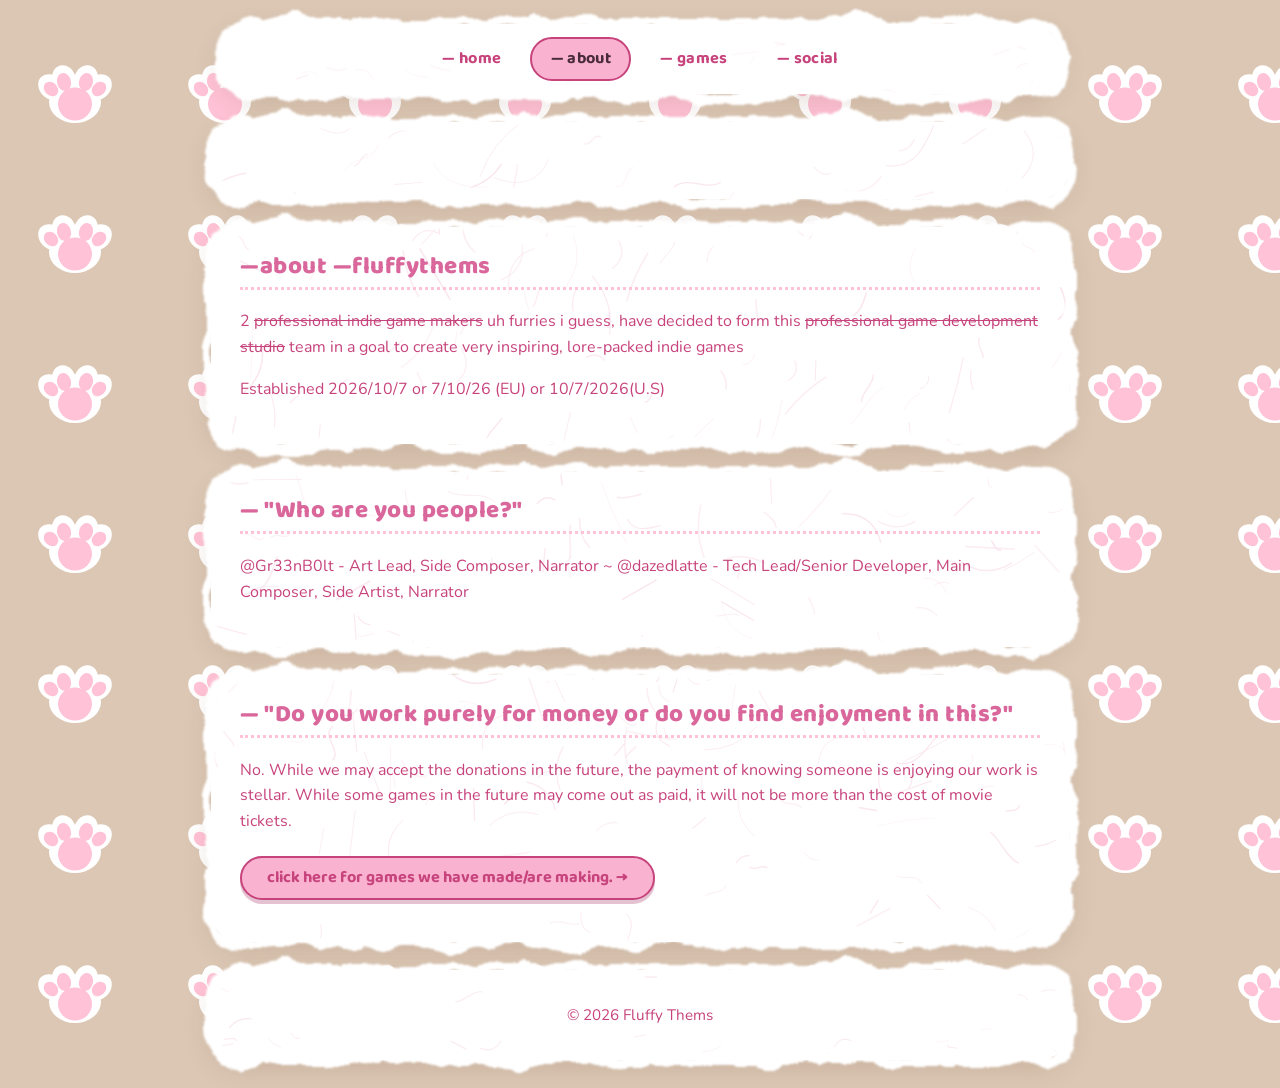
==== about.html @ 81bca0ea "site v1" ====
<!DOCTYPE html>
<html lang="en">
<head>
  <meta charset="UTF-8">
  <meta name="viewport" content="width=device-width, initial-scale=1">
  <title>— abt</title>
  <link rel="preconnect" href="https://fonts.googleapis.com">
  <link rel="preconnect" href="https://fonts.gstatic.com" crossorigin>
  <link href="https://fonts.googleapis.com/css2?family=Baloo+2:wght@400;600;700;800&family=Nunito:wght@400;600;700&display=swap" rel="stylesheet">
  <link rel="stylesheet" href="styles.css">
  <script src="paw.js"></script>
</head>
<body>

  <svg width="0" height="0" style="position:absolute" aria-hidden="true">
    <defs>
                  <filter id="fur-edge" x="-60%" y="-60%" width="220%" height="220%">
        <feTurbulence type="fractalNoise" baseFrequency="0.018" numOctaves="2" seed="7" result="wave"/>
        <feDisplacementMap in="SourceGraphic" in2="wave" scale="24" xChannelSelector="R" yChannelSelector="G" result="swell"/>
        <feTurbulence type="fractalNoise" baseFrequency="0.05" numOctaves="2" seed="3" result="clump"/>
        <feDisplacementMap in="swell" in2="clump" scale="9" xChannelSelector="R" yChannelSelector="G" result="lobe"/>
        <feGaussianBlur in="lobe" stdDeviation="0.9"/>
      </filter>
      <filter id="fur-inner" x="-35%" y="-35%" width="170%" height="170%">
        <feTurbulence type="fractalNoise" baseFrequency="0.5" numOctaves="2" seed="11" result="hair2"/>
        <feDisplacementMap in="SourceGraphic" in2="hair2" scale="9" xChannelSelector="R" yChannelSelector="G" result="shred2"/>
        <feTurbulence type="fractalNoise" baseFrequency="0.07" numOctaves="3" seed="13" result="clump2"/>
        <feDisplacementMap in="shred2" in2="clump2" scale="10" xChannelSelector="R" yChannelSelector="G"/>
      </filter>
      <filter id="fur-fine" x="-25%" y="-25%" width="150%" height="150%">
        <feTurbulence type="fractalNoise" baseFrequency="0.14 0.2" numOctaves="5" seed="3" result="n2"/>
        <feDisplacementMap in="SourceGraphic" in2="n2" scale="12" xChannelSelector="R" yChannelSelector="G"/>
      </filter>
    </defs>
  </svg>

  <nav class="container">
    <a href="index.html">— home</a>
    <a href="about.html" aria-current="page">— about</a>
    <a href="games.html">— games</a>
    <a href="contact.html">— social</a>
  </nav>

  <header class="container">
    <h1></h1>
  </header>

  <section class="container">
    <h2> —about —fluffythems</h2>
    <p>2 <s>professional indie game makers</s> uh furries i guess, have decided to form this <s>professional game development studio</s> team in a goal to create very inspiring, lore-packed indie games</p>
    <p>Established 2026/10/7 or 7/10/26 (EU) or 10/7/2026(U.S)</p>
  </section>

  <section class="container">
    <h2> — "Who are you people?"</h2>
    <p>@Gr33nB0lt - Art Lead, Side Composer, Narrator ~ @dazedlatte - Tech Lead/Senior Developer, Main Composer, Side Artist, Narrator</p>
  </section>

  <section class="container">
    <h2>— "Do you work purely for money or do you find enjoyment in this?"</h2>
    <p>No. While we may accept the donations in the future, the payment of knowing someone is enjoying our work is stellar. While some games in the future may come out as paid, it will not be more than the cost of movie tickets.</p>
    <p><a class="btn" href="games.html">click here for games we have made/are making. &rarr;</a></p>
  </section>

  <footer class="container">
    <p>&copy; 2026 Fluffy Thems</p>
  </footer>

</body>
</html>
---- styles.css ----
:root {
  --brown-bg:   #dbc7b4;   
  --card:       #ffffff;   
  --fur:        #ffffff;   
  --fur-dark:   #241420;   
  --paw-pad:    #ffc2d6;   
  --pink:       #f9b3d0;   
  --pink-text:  #d9679b;   
  --pink-body:  #c7437c;   
  --btn-ink:    #4a2b3a;   
  --shadow:     0 8px 26px rgba(120, 85, 60, .18);
  --tile:       150px;     

  
  --paw-duration: 8s;
  --paw-delay: 0ms;
}

html {
  margin: 0;
  padding: 0;
  background-color: var(--brown-bg);
}

body {
  margin: 0;
  padding: 0;
  color: var(--pink-body);
  font-family: 'Nunito', system-ui, -apple-system, sans-serif;
  line-height: 1.6;
  min-height: 100vh;
  
  overflow-x: hidden;
}

body::before {
  content: "";
  position: fixed;
  inset: calc(var(--tile) * -1) 0;
  z-index: -1;
  pointer-events: none;
  background-color: var(--brown-bg);
  background-image: url("data:image/svg+xml,%3Csvg xmlns='http://www.w3.org/2000/svg' width='150' height='150' viewBox='0 0 150 150'%3E%3Cdefs%3E%3Cfilter id='soft' x='-25%25' y='-25%25' width='150%25' height='150%25' color-interpolation-filters='sRGB'%3E%3CfeGaussianBlur stdDeviation='0.7'/%3E%3C/filter%3E%3C/defs%3E%3Cg filter='url(%23soft)' fill='%23ffffff'%3E%3Cellipse cx='75' cy='102' rx='26' ry='21'/%3E%3Cellipse cx='51' cy='87' rx='11.5' ry='14' transform='rotate(-45 51 87)'/%3E%3Cellipse cx='64' cy='80' rx='12' ry='15' transform='rotate(-15 64 80)'/%3E%3Cellipse cx='86' cy='80' rx='12' ry='15' transform='rotate(15 86 80)'/%3E%3Cellipse cx='99' cy='87' rx='11.5' ry='14' transform='rotate(45 99 87)'/%3E%3C/g%3E%3Cg filter='url(%23soft)' fill='%23ffc2d6'%3E%3Cellipse cx='75' cy='104' rx='17' ry='16.5'/%3E%3Cellipse cx='51' cy='89' rx='6.5' ry='8' transform='rotate(-45 51 89)'/%3E%3Cellipse cx='64' cy='82' rx='7' ry='9' transform='rotate(-15 64 82)'/%3E%3Cellipse cx='86' cy='82' rx='7' ry='9' transform='rotate(15 86 82)'/%3E%3Cellipse cx='99' cy='89' rx='6.5' ry='8' transform='rotate(45 99 89)'/%3E%3C/g%3E%3C/svg%3E");
  background-repeat: repeat;
  background-size: var(--tile) var(--tile);
  animation: pawScroll var(--paw-duration) linear infinite;
  animation-delay: var(--paw-delay);
}

@keyframes pawScroll {
  from { transform: translateY(0); }
  to   { transform: translateY(calc(var(--tile) * -1)); }
}

a {
  color: var(--pink-body);
  text-decoration: underline;
  text-underline-offset: 3px;
}
a:hover { color: #a8326a; }

.container {
  position: relative;
  
  z-index: 0;
  padding: 1.6rem 1.8rem;
  margin: 1.75rem auto;
  max-width: 800px;
  background: var(--card);
  border-radius: 30px;
  box-shadow: var(--shadow);
}

.container::before {
  content: "";
  position: absolute;
  inset: -6px;
  border: 12px solid var(--fur);
  border-radius: 36px;
  
  background: transparent;
  filter: url(#fur-edge);
  pointer-events: none;
}

.container::after {
  content: "";
  position: absolute;
  inset: 0;
  z-index: -1;
  border-radius: 30px;
  background-repeat: no-repeat;
  background-size: cover;
  background-position: center;
  opacity: .36;
  pointer-events: none;
}

nav.container::after                   { background-image: url("fur-nav.svg");    opacity: .28; }
header.container::after                { background-image: url("fur-header.svg"); }
section.container:nth-of-type(1)::after { background-image: url("fur-sec-1.svg"); }
section.container:nth-of-type(2)::after { background-image: url("fur-sec-2.svg"); }
section.container:nth-of-type(3)::after { background-image: url("fur-sec-3.svg"); }
footer.container::after                { background-image: url("fur-footer.svg"); }

nav.container {
  display: flex;
  flex-wrap: wrap;
  gap: .55rem;
  justify-content: center;
  align-items: center;
  margin-top: 1.5rem;
  padding: .8rem 1.2rem;
}

nav.container a {
  font-family: 'Baloo 2', system-ui, sans-serif;
  font-weight: 700;
  font-size: 1.02rem;
  text-decoration: none;
  letter-spacing: .3px;
  color: var(--pink-body);
  padding: .45rem 1.15rem;
  border: 2px solid transparent;
  border-radius: 999px;
  transition: background .15s ease, border-color .15s ease, transform .15s ease;
}

nav.container a:hover {
  background: var(--pink);
  border-color: var(--pink-body);
  transform: translateY(-1px);
}

nav.container a[aria-current="page"] {
  background: var(--pink);
  border-color: var(--pink-body);
  color: var(--btn-ink);
}

.btn {
  display: inline-block;
  font-family: 'Baloo 2', system-ui, sans-serif;
  font-weight: 700;
  font-size: 1.02rem;
  line-height: 1.25;
  padding: .62rem 1.55rem;
  margin-top: .35rem;
  text-decoration: none;
  color: var(--pink-body);
  background: var(--pink);
  border: 2px solid var(--pink-body);
  border-radius: 999px;
  box-shadow: 0 4px 0 rgba(180, 80, 125, .35);
  transition: transform .12s ease, box-shadow .12s ease, background-color .12s ease;
}

.btn:hover {
  background: var(--pink-body);
  color: #fff;
  transform: translateY(-2px);
  box-shadow: 0 6px 0 rgba(180, 80, 125, .35);
}

.btn:active {
  transform: translateY(2px);
  box-shadow: 0 1px 0 rgba(180, 80, 125, .35);
}

.btn-ghost {
  background: var(--card);
  color: var(--pink-body);
  border-color: var(--pink);
  box-shadow: 0 4px 0 rgba(249, 179, 208, .9);
}

.btn-ghost:hover {
  background: var(--pink);
  color: var(--btn-ink);
}

.btn-icon {
  width: 1.05em;
  height: 1.05em;
  margin-right: .45em;
  vertical-align: -.15em;
}

.btn-row {
  display: flex;
  flex-wrap: wrap;
  gap: .75rem;
}

.btn-list {
  list-style: none;
  padding-left: 0;
  margin: .6rem 0 0;
  display: flex;
  flex-wrap: wrap;
  gap: .6rem;
}
.btn-list li { margin-bottom: 0; }

h1, h2 {
  margin-top: 0;
  font-family: 'Baloo 2', system-ui, sans-serif;
  font-weight: 800;
  letter-spacing: .5px;
  line-height: 1.15;
}

h1 { font-size: 2.4rem; color: var(--pink-text); }

h2 {
  font-size: 1.5rem;
  color: var(--pink-text);
  padding-bottom: .4rem;
  border-bottom: 3px dotted var(--paw-pad);
}

.tagline {
  font-style: italic;
  margin-top: .35rem;
  color: var(--pink-body);
}

ul { padding-left: 1.2rem; margin: 0; }
li { margin-bottom: .5rem; }

.contact-list { list-style: none; padding-left: 0; }
.contact-list li { margin-bottom: .75rem; }

strong { color: var(--pink-text); }

footer.container {
  text-align: center;
  color: var(--pink-body);
  font-size: .95rem;
  padding: 1.1rem 1.8rem;
}
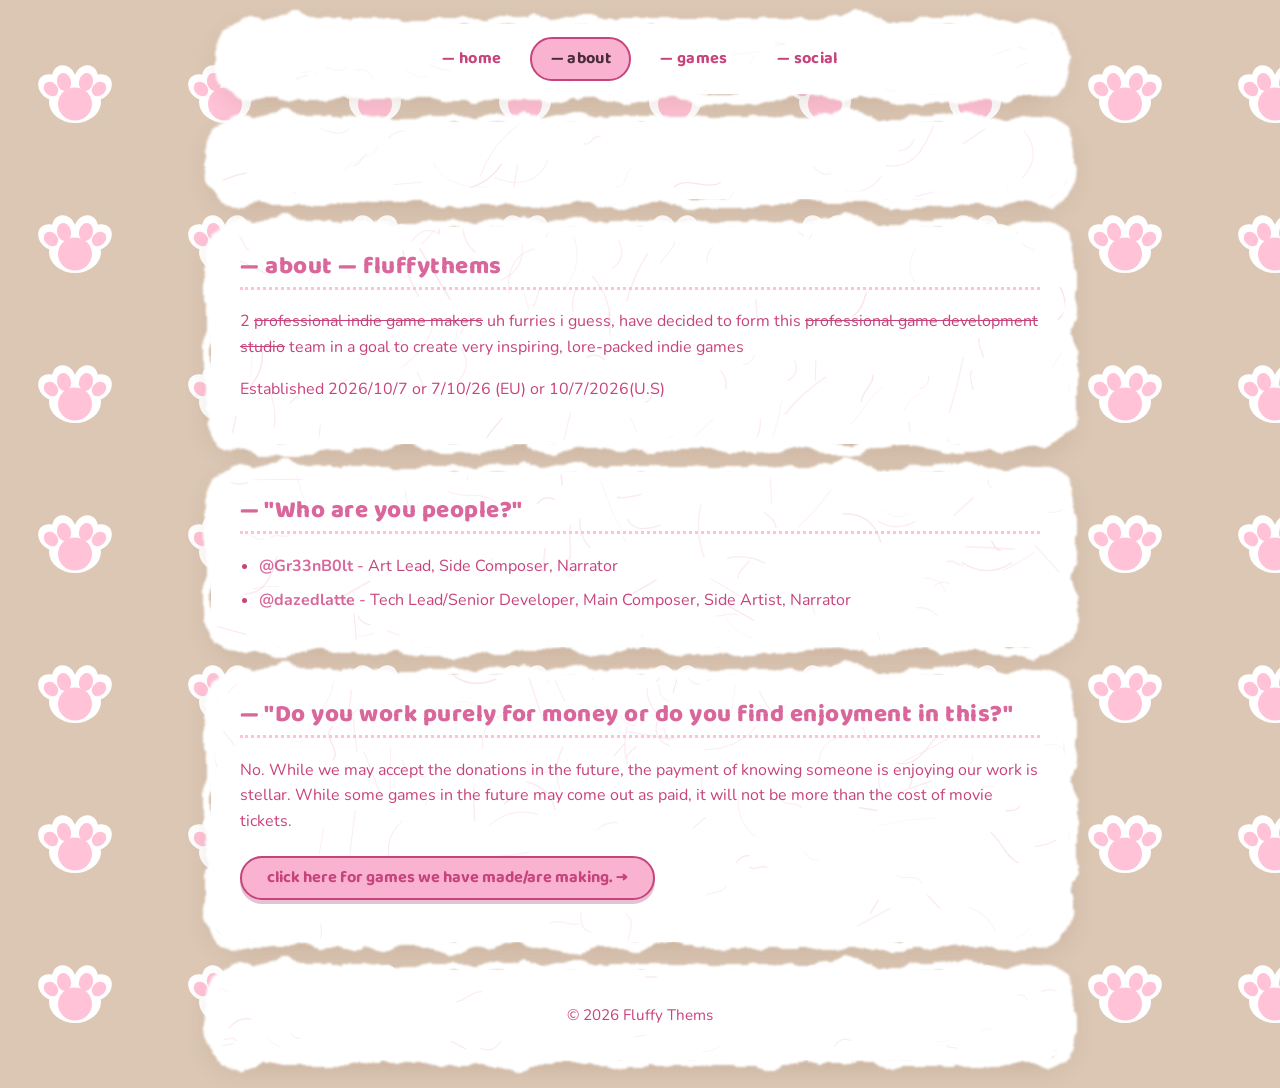
==== commit 5ad7dc92: "Update about.html" ====
--- a/about.html
+++ b/about.html
@@ -46,15 +46,18 @@
   </header>
 
   <section class="container">
-    <h2> —about —fluffythems</h2>
+    <h2> — about — fluffythems</h2>
     <p>2 <s>professional indie game makers</s> uh furries i guess, have decided to form this <s>professional game development studio</s> team in a goal to create very inspiring, lore-packed indie games</p>
     <p>Established 2026/10/7 or 7/10/26 (EU) or 10/7/2026(U.S)</p>
   </section>
 
   <section class="container">
-    <h2> — "Who are you people?"</h2>
-    <p>@Gr33nB0lt - Art Lead, Side Composer, Narrator ~ @dazedlatte - Tech Lead/Senior Developer, Main Composer, Side Artist, Narrator</p>
-  </section>
+  <h2> — "Who are you people?"</h2>
+  <ul>
+    <li><strong>@Gr33nB0lt</strong> - Art Lead, Side Composer, Narrator</li>
+    <li><strong>@dazedlatte</strong> - Tech Lead/Senior Developer, Main Composer, Side Artist, Narrator</li>
+  </ul>
+</section>
 
   <section class="container">
     <h2>— "Do you work purely for money or do you find enjoyment in this?"</h2>
